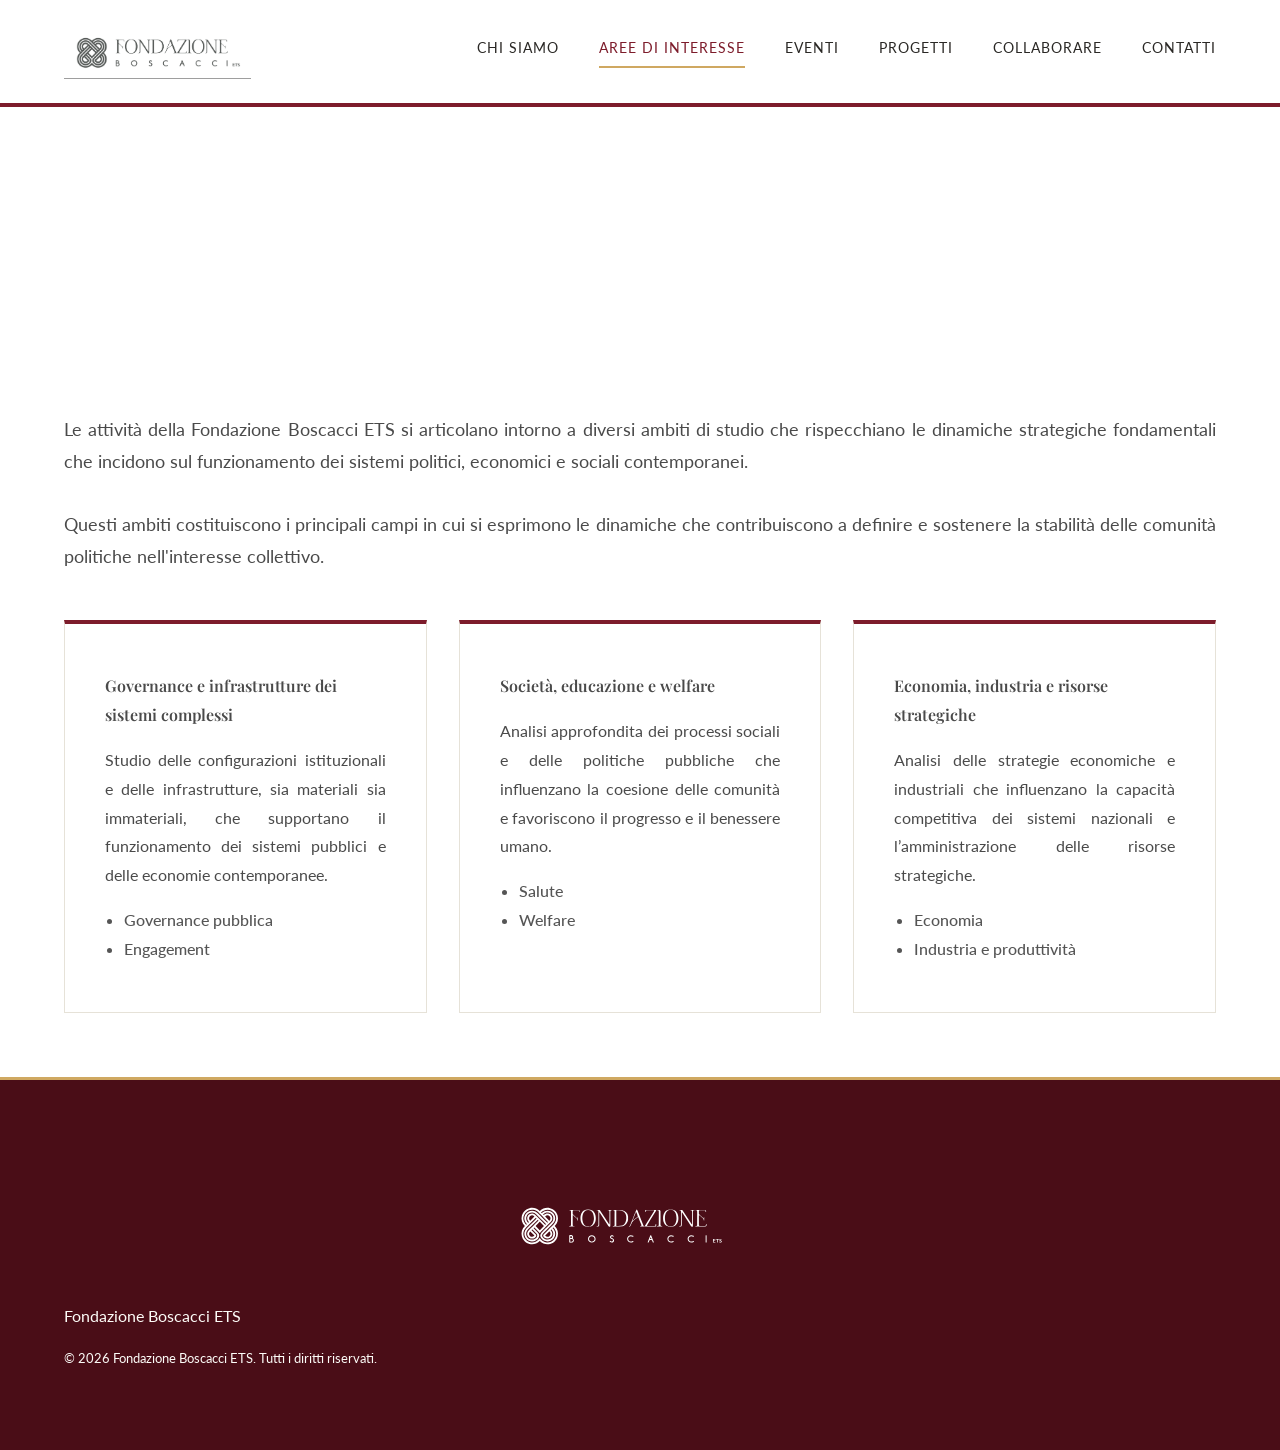
==== aree-interesse.html @ 0c0b3919 "feat: Aggiunte pagine Aree e Collaborare, aggiornati Partner" ====
<!DOCTYPE html>
<html lang="it">

<head>
    <meta charset="UTF-8">
    <meta name="viewport" content="width=device-width, initial-scale=1.0">
    <title>Aree di Interesse | Fondazione Boscacci ETS</title>
    <link rel="stylesheet" href="css/style.css?v=4">
    <link rel="icon" href="assets/dynames.png" type="image/png">
</head>

<body>

    <header>
        <div class="container header-inner">
            <div class="brand">
                <a href="index.html" style="display: flex; align-items: center;">
                    <img src="assets/logo_esteso.png" alt="Fondazione Boscacci ETS" style="height: 55px; width: auto;">
                </a>
            </div>

            <div class="menu-toggle" id="menuToggle">
                <span></span><span></span><span></span>
            </div>

            <nav class="desktop-nav" id="mainNav">
                <a href="index.html">Chi Siamo</a>
                <a href="aree-interesse.html" class="active">Aree di Interesse</a>
                <a href="eventi.html">Eventi</a>
                <a href="progetti.html">Progetti</a>
                <a href="collaborare.html">Collaborare</a>
                <a href="contatti.html">Contatti</a>
            </nav>
        </div>
    </header>

    <section class="page-title" style="background: var(--night-blue); color: white; padding: 120px 0 60px;">
        <div class="container text-center">
            <h1 style="color: white; font-family: var(--font-heading); margin-bottom: 20px;">Aree di Interesse</h1>
        </div>
    </section>

    <section class="container" style="margin-top: 4rem; margin-bottom: 4rem;">
        <p style="font-size: 1.1rem; line-height: 1.8; margin-bottom: 3rem;">
            Le attività della Fondazione Boscacci ETS si articolano intorno a diversi ambiti di studio che rispecchiano le dinamiche strategiche fondamentali che incidono sul funzionamento dei sistemi politici, economici e sociali contemporanei.<br><br>
            Questi ambiti costituiscono i principali campi in cui si esprimono le dinamiche che contribuiscono a definire e sostenere la stabilità delle comunità politiche nell'interesse collettivo.
        </p>

        <div style="display: grid; grid-template-columns: repeat(auto-fit, minmax(300px, 1fr)); gap: 2rem;">
            
            <div class="card">
                <h4 style="color: var(--gold-accent); margin-bottom: 1rem;">Governance e infrastrutture dei sistemi complessi</h4>
                <p>Studio delle configurazioni istituzionali e delle infrastrutture, sia materiali sia immateriali, che supportano il funzionamento dei sistemi pubblici e delle economie contemporanee.</p>
                <ul style="margin-top: 1rem; color: #555; padding-left: 1.2rem; font-weight: 500;">
                    <li>Governance pubblica</li>
                    <li>Engagement</li>
                </ul>
            </div>
            
            <div class="card">
                <h4 style="color: var(--gold-accent); margin-bottom: 1rem;">Società, educazione e welfare</h4>
                <p>Analisi approfondita dei processi sociali e delle politiche pubbliche che influenzano la coesione delle comunità e favoriscono il progresso e il benessere umano.</p>
                <ul style="margin-top: 1rem; color: #555; padding-left: 1.2rem; font-weight: 500;">
                    <li>Salute</li>
                    <li>Welfare</li>
                </ul>
            </div>
            
            <div class="card">
                <h4 style="color: var(--gold-accent); margin-bottom: 1rem;">Economia, industria e risorse strategiche</h4>
                <p>Analisi delle strategie economiche e industriali che influenzano la capacità competitiva dei sistemi nazionali e l’amministrazione delle risorse strategiche.</p>
                <ul style="margin-top: 1rem; color: #555; padding-left: 1.2rem; font-weight: 500;">
                    <li>Economia</li>
                    <li>Industria e produttività</li>
                </ul>
            </div>

        </div>
    </section>

    <footer>
        <div class="container">
            <div class="footer-logo"><img src="assets/logo_bianco.svg" alt="Fondazione Boscacci ETS" style="height: 120px;"></div>
            <p>Fondazione Boscacci ETS</p>
            <p style="color: var(--text-secondary); margin-top: 1rem; font-size: 0.8rem;">&copy; 2026 Fondazione Boscacci ETS. Tutti i diritti riservati.</p>
        </div>
    </footer>

    <script>
        document.getElementById('menuToggle').addEventListener('click', function() {
            document.getElementById('mainNav').classList.toggle('active');
        });
    </script>
</body>
</html>
---- css/style.css ----
@import url('https://fonts.googleapis.com/css2?family=Playfair+Display:ital,wght@0,400;0,600;0,700;1,400&family=Lato:wght@300;400;700&display=swap');

:root {
    --primary: #7d1c2b;       /* Rosso Bordeaux / Cardinal / "Rosso Roma" */
    --primary-dark: #4a0d17;  
    --surface: #ffffff;       /* Bianco puro */
    --surface-alt: #fdfcf8;   /* Avorio / Beige leggerissimo per spezzare */
    --accent: #cfa861;        /* Oro Antico / Foglia d'oro */
    --accent-dark: #a38245;   
    --text-primary: #2a2825;  /* Carbone caldo e morbido */
    --text-body: #4a4a4a;     /* Grigio classico ben leggibile */
    --text-muted: #888888;
    --border: #e6e2d8;        /* Grigio/Beige per i separatori */
    --transition: all 0.4s ease;
}

* { margin: 0; padding: 0; box-sizing: border-box; }

body {
    font-family: 'Lato', sans-serif;
    background-color: var(--surface);
    color: var(--text-body);
    line-height: 1.8;
    -webkit-font-smoothing: antialiased;
}

p {
    text-align: justify;
}

/* Tipografia Classica ed Istituzionale */
h1, h2, h3, h4, h5, h6, .brand, .timeline-date {
    font-family: 'Playfair Display', serif;
    color: var(--primary);
    font-weight: 600;
}

.container { max-width: 1200px; margin: 0 auto; padding: 0 1.5rem; }

/* HEADER - Molto pulito e arioso */
header {
    background-color: var(--surface);
    border-bottom: 4px solid var(--primary); /* Striscia rossa spessa in alto o sotto nav */
    padding: 1.5rem 0;
    position: sticky;
    top: 0;
    z-index: 1000;
}

.header-inner { display: flex; justify-content: space-between; align-items: center; }

.brand a { text-decoration: none; color: inherit; }
.brand h1 {
    font-size: 1.8rem;
    font-weight: 700;
    letter-spacing: 0.5px;
    display: flex;
    align-items: center;
    gap: 12px;
    color: var(--primary);
    text-transform: uppercase;
}

.brand-logo { 
    color: var(--accent); 
    font-size: 2.2rem; 
    line-height: 1;
    font-style: italic;
    border-right: 1px solid var(--border);
    padding-right: 15px;
}

.brand p {
    font-size: 0.75rem;
    color: var(--text-muted);
    text-transform: uppercase;
    letter-spacing: 2px;
    font-weight: 400;
    margin-top: 2px;
    font-family: 'Lato', sans-serif;
}

/* NAV - Spaziatura generosa, font rigoroso */
.desktop-nav { display: flex; gap: 2.5rem; align-items: center; }

.desktop-nav a {
    text-decoration: none;
    color: var(--text-primary);
    font-family: 'Lato', sans-serif;
    font-weight: 400;
    font-size: 0.9rem;
    text-transform: uppercase;
    letter-spacing: 1px;
    transition: var(--transition);
    padding-bottom: 5px;
    border-bottom: 2px solid transparent;
}

.desktop-nav a:hover, .desktop-nav a.active { 
    color: var(--primary); 
    border-bottom: 2px solid var(--accent); 
}

/* MOBILE MENU */
.menu-toggle { display: none; flex-direction: column; gap: 5px; cursor: pointer; z-index: 1001; }
.menu-toggle span { width: 30px; height: 2px; background-color: var(--primary); transition: var(--transition); }

@media (max-width: 900px) {
    .menu-toggle { display: flex; }
    .desktop-nav {
        display: none; flex-direction: column; position: absolute; top: 100%; left: 0; width: 100%;
        background: var(--surface); padding: 1.5rem 2rem; border-top: 1px solid var(--border);
        box-shadow: 0 10px 15px -3px rgba(0,0,0,0.1);
    }
    .desktop-nav.active { display: flex; }
    .desktop-nav a { padding: 1rem 0; width: 100%; border-bottom: 1px solid var(--border); }
    .desktop-nav a:hover, .desktop-nav a.active { border-bottom: 1px solid var(--accent); }
}

/* HERO SECTION - Formale, con Immagine Architettonica / Classica in background scuro */
.hero {
    background-color: var(--primary-dark);
    background-image: linear-gradient(rgba(74, 13, 23, 0.7), rgba(74, 13, 23, 0.9)), url('../assets/istituzionale_bw.png');
    background-size: cover; background-position: center;
    color: var(--surface);
    text-align: center;
    padding: 10rem 2rem;
    position: relative;
    border-bottom: 5px solid var(--accent);
}

.hero h2 { 
    font-size: 3.5rem; 
    font-weight: 600; 
    margin-bottom: 1.5rem; 
    line-height: 1.2; 
    color: var(--accent);
    text-shadow: 2px 2px 4px rgba(0,0,0,0.3);
}

.hero p { 
    font-size: 1.25rem; 
    color: var(--surface-alt); 
    max-width: 850px; 
    margin: 0 auto; 
    font-family: 'Lato', sans-serif; 
    font-weight: 300;
    line-height: 1.8; 
}

/* PAGE HEADERS (Pagine Interne) */
.page-header { background-color: var(--surface-alt); border-bottom: 1px solid var(--border); color: var(--primary); padding: 6rem 0; text-align: center; }
.page-header h1 { font-size: 3rem; font-weight: 600; letter-spacing: 0.5px; margin-bottom: 1rem; }
.page-header p { font-size: 1.15rem; color: var(--text-body); max-width: 700px; margin: 0 auto; font-family: 'Lato', sans-serif; font-style: italic; }

/* BOTTONI - Stile Squadrato Museale */
.btn {
    display: inline-flex; align-items: center; justify-content: center;
    background-color: var(--primary); color: var(--surface);
    padding: 0.9rem 2.5rem; text-decoration: none; font-weight: 400; 
    font-family: 'Lato', sans-serif; font-size: 0.95rem; text-transform: uppercase; letter-spacing: 2px;
    border: 1px solid var(--primary); border-radius: 0; transition: var(--transition); cursor: pointer;
}
.btn:hover { background-color: var(--surface); color: var(--primary); border-color: var(--primary); }

/* SECTIONS */
section { padding: 6rem 0; }
.section-title { 
    text-align: center; font-size: 2.5rem; margin-bottom: 4rem; 
    font-weight: 600; color: var(--primary); position: relative; 
}
.section-title::after {
    content: '';
    display: block;
    width: 50px;
    height: 2px;
    background: var(--accent);
    margin: 1.5rem auto 0;
}

.grid-2 { display: grid; grid-template-columns: 1fr 1fr; gap: 4rem; }
.grid-3 { display: grid; grid-template-columns: repeat(3, 1fr); gap: 3rem; }

/* CARDS - Molto sobrie, niente "glassmorphism", solo bordi sottili e background pulito */
.card {
    background: var(--surface); padding: 3rem 2.5rem; 
    border: 1px solid var(--border); border-top: 4px solid var(--primary);
    transition: var(--transition); height: 100%;
}
.card:hover { box-shadow: 0 15px 30px rgba(0,0,0,0.06); transform: translateY(-3px); }
.card h3 { color: var(--primary); margin-bottom: 1.2rem; font-size: 1.4rem; font-weight: 600; }
.card p { color: var(--text-body); font-size: 1rem; }

/* BIOS / CHI SIAMO - Elenco austero e formale */
.author-box {
    margin-bottom: 1.5rem; padding: 2.5rem 2rem; background: var(--surface-alt); 
    border: 1px solid var(--border); border-left: 3px solid var(--accent); 
    display: flex; gap: 2.5rem; align-items: flex-start;
    transition: var(--transition);
}
.author-box:hover { background-color: var(--surface); box-shadow: 0 5px 15px rgba(0,0,0,0.04); }
.author-icon { 
    width: 90px; height: 90px; background: var(--surface); color: var(--primary); 
    border: 1px solid var(--border); display: flex; justify-content: center; align-items: center; 
    font-size: 1.5rem; font-weight: 600; flex-shrink: 0; font-family: 'Playfair Display', serif;
    border-radius: 50%; overflow: hidden;
}
.author-icon img { width: 100%; height: 100%; object-fit: cover; }
.author-info { flex: 1; }
.author-info h4 { font-size: 1.5rem; font-weight: 600; margin-bottom: 0.3rem; color: var(--primary); }
.author-info h5 { font-size: 0.85rem; color: var(--text-muted); margin-bottom: 0.8rem; font-weight: 400; text-transform: uppercase; letter-spacing: 1px; font-family: 'Lato', sans-serif;}
.author-info p { font-size: 1rem; color: var(--text-body); margin: 0; line-height: 1.8; }

/* EVENTS TIMELINE */
.timeline { border-left: 1px solid var(--border); padding-left: 2.5rem; margin-left: 1rem; display: flex; flex-direction: column; gap: 3rem; }
.timeline-item { position: relative; }
.timeline-item::before { 
    content: ''; position: absolute; left: -2.85rem; top: 0.3rem; 
    width: 0.7rem; height: 0.7rem; background: var(--accent); border-radius: 50%; 
}
.timeline-date { font-weight: 700; color: var(--accent); font-size: 0.85rem; text-transform: uppercase; margin-bottom: 0.8rem; letter-spacing: 1px; font-family: 'Lato', sans-serif; }
.timeline-item h3 { font-size: 1.35rem; margin-bottom: 0.5rem; }

/* FOOTER */
footer { 
    background: var(--primary-dark); border-top: 3px solid var(--accent); 
    color: var(--surface-alt); text-align: center; padding: 5rem 0; margin-top: 4rem; 
}
.footer-logo { font-size: 1.8rem; font-weight: 600; color: var(--accent); margin-bottom: 0.5rem; font-family: 'Playfair Display', serif; }

@media (max-width: 900px) {
    .grid-2, .grid-3 { grid-template-columns: 1fr; gap: 2rem; }
    .hero { padding: 6rem 1.5rem; }
    .hero h2 { font-size: 2.5rem; }
    .author-box { flex-direction: column; text-align: left; gap: 1.5rem; }
}
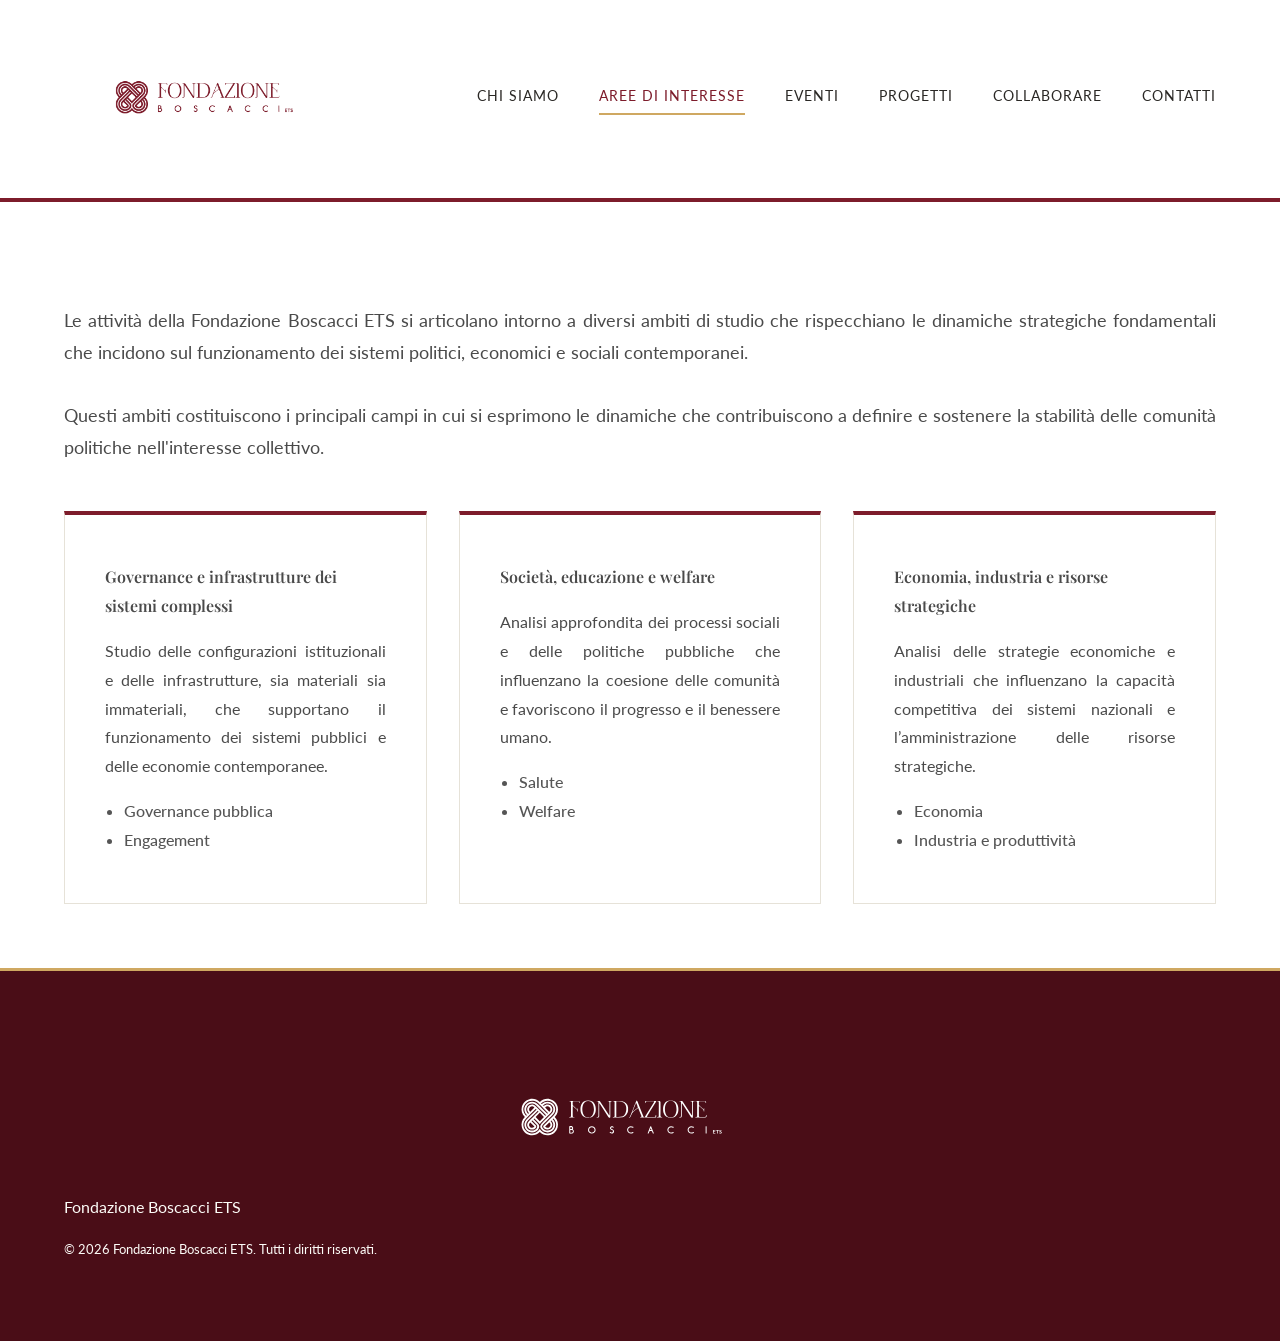
==== commit e1dbc1ad: "Update: Eventi layout, chronology, and header subtitles centering" ====
--- a/aree-interesse.html
+++ b/aree-interesse.html
@@ -15,7 +15,7 @@
         <div class="container header-inner">
             <div class="brand">
                 <a href="index.html" style="display: flex; align-items: center;">
-                    <img src="assets/logo_esteso.png" alt="Fondazione Boscacci ETS" style="height: 55px; width: auto;">
+                    <img src="assets/logo_boscacci_rosso.png" alt="Fondazione Boscacci ETS" style="height: 150px; width: auto;">
                 </a>
             </div>
 
@@ -34,13 +34,13 @@
         </div>
     </header>
 
-    <section class="page-title" style="background: var(--night-blue); color: white; padding: 120px 0 60px;">
+    <section class="page-title" style="background: var(--night-blue); color: white; padding: 30px 0 20px;">
         <div class="container text-center">
-            <h1 style="color: white; font-family: var(--font-heading); margin-bottom: 20px;">Aree di Interesse</h1>
+            <h1 style="color: white; font-family: var(--font-heading); margin-bottom: 10px;">Aree di Interesse</h1>
         </div>
     </section>
 
-    <section class="container" style="margin-top: 4rem; margin-bottom: 4rem;">
+    <section class="container" style="margin-top: 0rem; margin-bottom: 4rem;">
         <p style="font-size: 1.1rem; line-height: 1.8; margin-bottom: 3rem;">
             Le attività della Fondazione Boscacci ETS si articolano intorno a diversi ambiti di studio che rispecchiano le dinamiche strategiche fondamentali che incidono sul funzionamento dei sistemi politici, economici e sociali contemporanei.<br><br>
             Questi ambiti costituiscono i principali campi in cui si esprimono le dinamiche che contribuiscono a definire e sostenere la stabilità delle comunità politiche nell'interesse collettivo.
--- a/css/style.css
+++ b/css/style.css
@@ -151,7 +151,7 @@
 /* PAGE HEADERS (Pagine Interne) */
 .page-header { background-color: var(--surface-alt); border-bottom: 1px solid var(--border); color: var(--primary); padding: 6rem 0; text-align: center; }
 .page-header h1 { font-size: 3rem; font-weight: 600; letter-spacing: 0.5px; margin-bottom: 1rem; }
-.page-header p { font-size: 1.15rem; color: var(--text-body); max-width: 700px; margin: 0 auto; font-family: 'Lato', sans-serif; font-style: italic; }
+.page-header p { font-size: 1.15rem; color: var(--text-body); max-width: 700px; margin: 0 auto; font-family: 'Lato', sans-serif; font-style: italic; text-align: center !important; }
 
 /* BOTTONI - Stile Squadrato Museale */
 .btn {
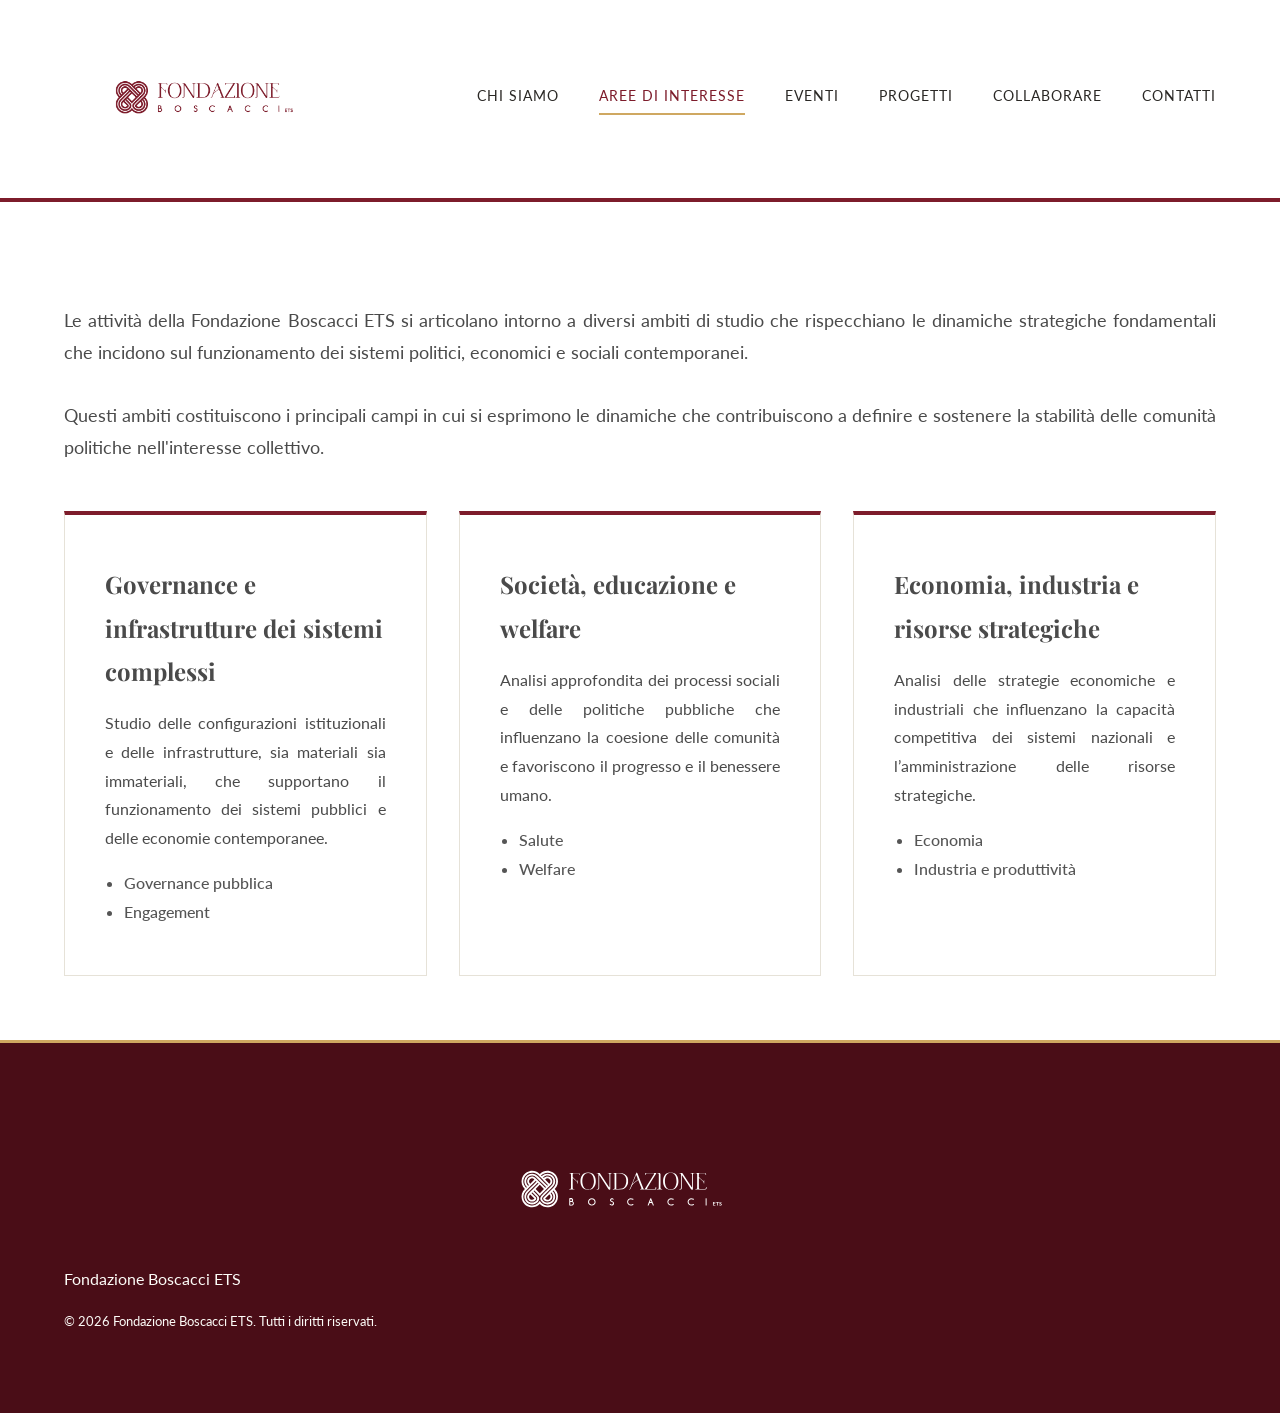
==== commit 01662541: "Aggiornamenti a testi, stili e logo favicon sito Fondazione Boscacci" ====
--- a/aree-interesse.html
+++ b/aree-interesse.html
@@ -6,7 +6,7 @@
     <meta name="viewport" content="width=device-width, initial-scale=1.0">
     <title>Aree di Interesse | Fondazione Boscacci ETS</title>
     <link rel="stylesheet" href="css/style.css?v=4">
-    <link rel="icon" href="assets/dynames.png" type="image/png">
+    <link rel="icon" href="assets/logo_grafico.png" type="image/png">
 </head>
 
 <body>
@@ -49,7 +49,7 @@
         <div style="display: grid; grid-template-columns: repeat(auto-fit, minmax(300px, 1fr)); gap: 2rem;">
             
             <div class="card">
-                <h4 style="color: var(--gold-accent); margin-bottom: 1rem;">Governance e infrastrutture dei sistemi complessi</h4>
+                <h4 style="color: var(--gold-accent); margin-bottom: 1rem; font-size: 1.5rem; font-weight: 700;">Governance e infrastrutture dei sistemi complessi</h4>
                 <p>Studio delle configurazioni istituzionali e delle infrastrutture, sia materiali sia immateriali, che supportano il funzionamento dei sistemi pubblici e delle economie contemporanee.</p>
                 <ul style="margin-top: 1rem; color: #555; padding-left: 1.2rem; font-weight: 500;">
                     <li>Governance pubblica</li>
@@ -58,7 +58,7 @@
             </div>
             
             <div class="card">
-                <h4 style="color: var(--gold-accent); margin-bottom: 1rem;">Società, educazione e welfare</h4>
+                <h4 style="color: var(--gold-accent); margin-bottom: 1rem; font-size: 1.5rem; font-weight: 700;">Società, educazione e welfare</h4>
                 <p>Analisi approfondita dei processi sociali e delle politiche pubbliche che influenzano la coesione delle comunità e favoriscono il progresso e il benessere umano.</p>
                 <ul style="margin-top: 1rem; color: #555; padding-left: 1.2rem; font-weight: 500;">
                     <li>Salute</li>
@@ -67,7 +67,7 @@
             </div>
             
             <div class="card">
-                <h4 style="color: var(--gold-accent); margin-bottom: 1rem;">Economia, industria e risorse strategiche</h4>
+                <h4 style="color: var(--gold-accent); margin-bottom: 1rem; font-size: 1.5rem; font-weight: 700;">Economia, industria e risorse strategiche</h4>
                 <p>Analisi delle strategie economiche e industriali che influenzano la capacità competitiva dei sistemi nazionali e l’amministrazione delle risorse strategiche.</p>
                 <ul style="margin-top: 1rem; color: #555; padding-left: 1.2rem; font-weight: 500;">
                     <li>Economia</li>
